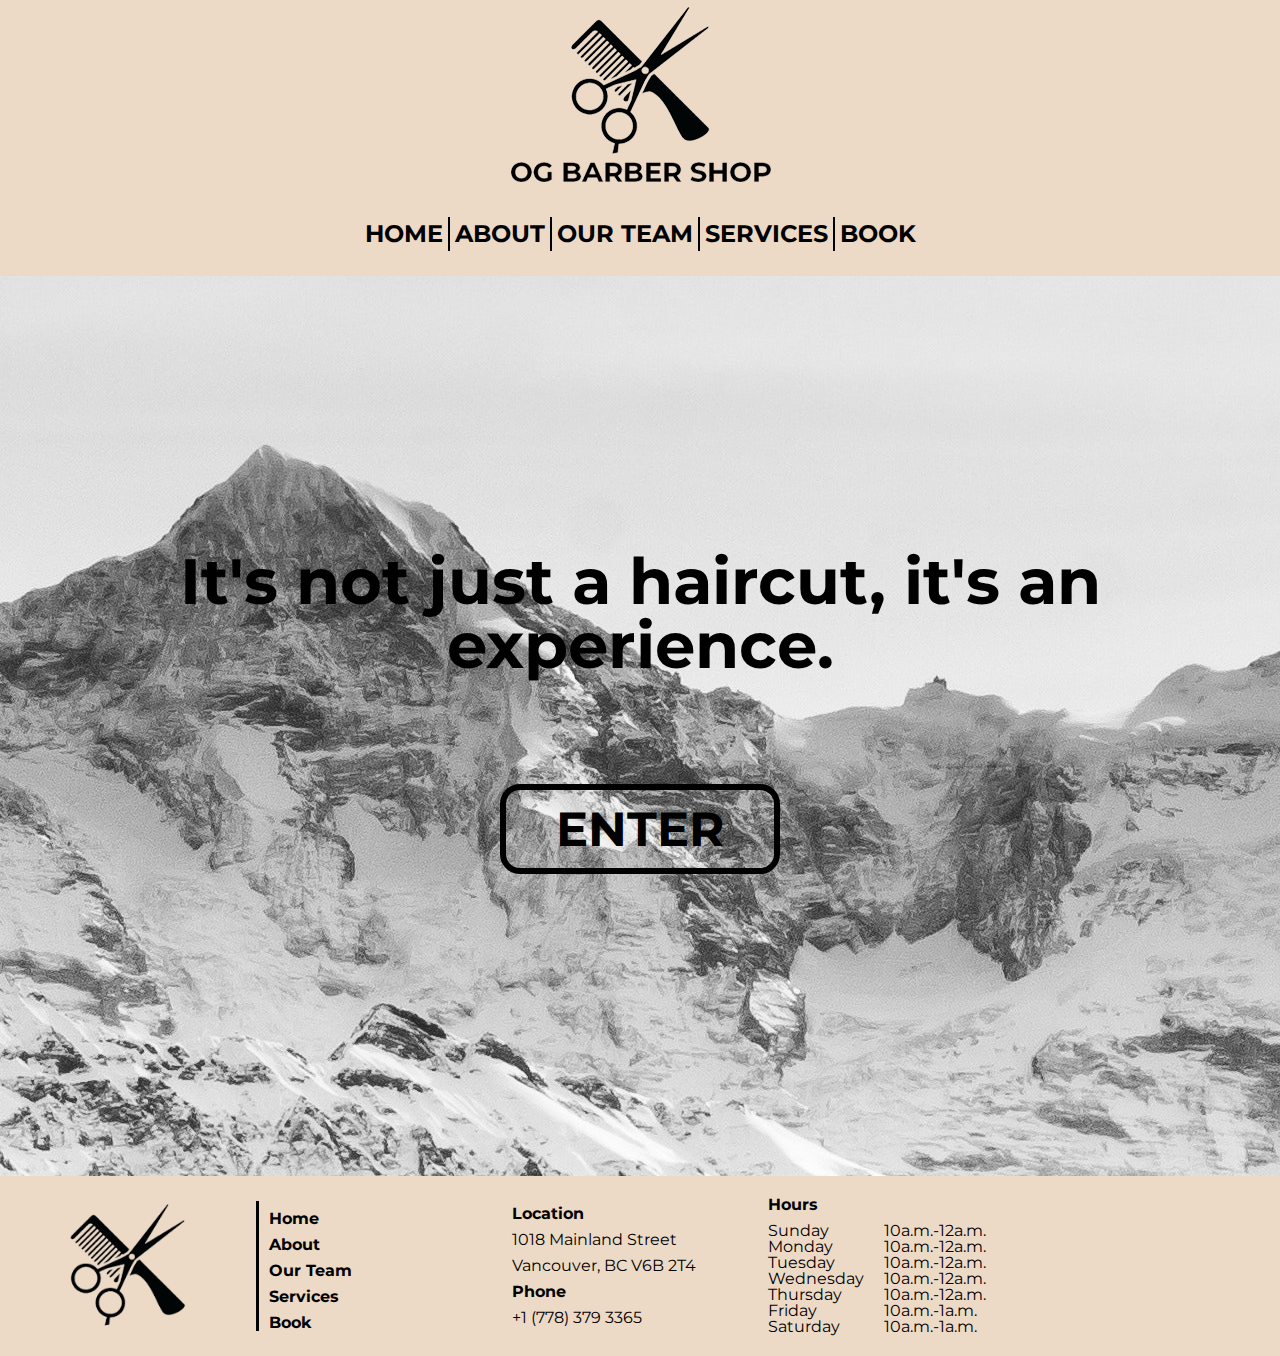
==== index.html @ 78bd5abe "Work in progress on three pages" ====
<!DOCTYPE HTML>
<html>

<head>
  <meta charset="utf-8">
  <title>OG Barber Shop</title>
  <link rel="stylesheet" href="styles/styles.css">
  <link href="https://fonts.googleapis.com/css?family=Montserrat" rel="stylesheet">
  <link rel="stylesheet" href="https://use.fontawesome.com/releases/v5.5.0/css/all.css" integrity="sha384-B4dIYHKNBt8Bc12p+WXckhzcICo0wtJAoU8YZTY5qE0Id1GSseTk6S+L3BlXeVIU" crossorigin="anonymous">

</head>

<body>
  <!-- Start of Header -->
  <header class = "header">
      <div class = "navbar">
        <img src="images/logo.png" alt="logo of OG Barbershop">
        <nav class = "navContainer">
          <ul class="navLinks">
            <li class = "navItem"><a href="index.html">Home</a></li>
            <li class = "navItem"><a href="about.html">About</a></li>
            <li class = "navItem"><a href="team.html">Our Team</a></li>
            <li class = "navItem"><a href="service.html">Services</a></li>
            <li class = "navItem"><a href="book.html">Book</a></li>
          </ul>
        </nav>
      </div>
    </header>

  <!-- Beginning of Main section -->
  <main class = "index-main">
    <!-- <img src="../images/background-1.jpg" alt=""> -->
    <div class = "landing-page">
      <h1 class = "slogan">It's not just a haircut, it's an experience.</h1>
      <div class = "enter-button">
        <a href="#">ENTER</a>
      </div>
    </div>
  </main>

  <!-- Footer -->
  <footer class="footer">
    <div class = "logo">
      <img src="images/footerlogo.png" alt="logo of OG Barbershop">
    </div>
    <div class = "nav">
      <ul class="footerNav">
        <li class="footerNavItem"><a href="index.html">Home</a></li>
        <li class="footerNavItem"><a href="about.html">About</a></li>
        <li class="footerNavItem"><a href="team.html">Our Team</a></li>
        <li class="footerNavItem"><a href="service.html">Services</a></li>
        <li class="footerNavItem"><a href="book.html">Book</a></li>
      </ul>
    </div>
    <div class = "contacts">
      <div class = "location">
        <h3>Location</h3>
        <h6>
          1018 Mainland Street
        </h6>
        <h6>
           Vancouver, BC V6B 2T4
        </h6>
      </div>
      <div class = "phone">
        <h3>Phone</h3>
        <h6>
          <a href="tel: +1-778-379-3365">+1 (778) 379 3365</a>
        </h6>
      </div>
    </div>
    <div class = "hours">
      <h3>Hours</h3>
      <table class = "hoursTable">
        <tr>
          <td>Sunday</td>
          <td>10a.m.-12a.m.</td>
        </tr>
        <tr>
          <td>Monday</td>
          <td>10a.m.-12a.m.</td>
        </tr>
        <tr>
          <td>Tuesday</td>
          <td>10a.m.-12a.m.</td>
        </tr>
        <tr>
          <td>Wednesday</td>
          <td>10a.m.-12a.m.</td>
        </tr>
        <tr>
          <td>Thursday</td>
          <td>10a.m.-12a.m.</td>
        </tr>
        <tr>
          <td>Friday</td>
          <td>10a.m.-1a.m.</td>
        </tr>
        <tr>
          <td>Saturday</td>
          <td>10a.m.-1a.m.</td>
        </tr>
      </table>
    </div>
    <div class = "socialMedia">
      <div class = "icons">
        <i class="fab fa-facebook-square"></i>
        <i class="fab fa-instagram"></i>
        <i class="fab fa-twitter-square"></i>
      </div>
    </div>
  </footer>
</body>

</html>
---- styles/styles.css ----
html,body,div,span,applet,object,iframe,h1,h2,h3,h4,h5,h6,p,blockquote,pre,a,abbr,acronym,address,big,cite,code,del,dfn,em,img,ins,kbd,q,s,samp,small,strike,strong,sub,sup,tt,var,b,u,i,center,dl,dt,dd,ol,ul,li,fieldset,form,label,legend,table,caption,tbody,tfoot,thead,tr,th,td,article,aside,canvas,details,embed,figure,figcaption,footer,header,hgroup,menu,nav,output,ruby,section,summary,time,mark,audio,video{margin:0;padding:0;border:0;font-size:100%;font:inherit;vertical-align:baseline}article,aside,details,figcaption,figure,footer,header,hgroup,menu,nav,section{display:block}body{line-height:1}ol,ul{list-style:none}blockquote,q{quotes:none}blockquote:before,blockquote:after,q:before,q:after{content:'';content:none}table{border-collapse:collapse;border-spacing:0}main{background-color:#fff;margin:0 auto;background-image:url("../images/background.jpg");height:100vh}body{background-color:#b3b3b3;font-family:'Montserrat', sans-serif}.index-main{max-width:100%;background-image:url("../images/background-1.jpg");background-position:center;background-repeat:no-repeat}.landing-page{position:absolute;top:61%;z-index:1;text-align:center;width:100%}.landing-page .slogan{font-size:4em;font-weight:bold}.landing-page .enter-button{margin:10%}.landing-page .enter-button a{font-size:3em;padding:10px 50px;font-weight:bolder;color:#000;text-decoration:none;border:6px #000 solid;border-radius:20px}.about-content{margin:0 auto;width:90%;background-color:rgba(255,255,255,0.8)}.about-content h1{padding:50px 0;text-align:center;font-size:2.5em;font-weight:600}.about-content img{display:block;width:90%;height:90%;object-fit:contain;border-radius:50px;margin:0 auto}.about-content .story{margin:0 auto;padding:50px 0;width:80%;font-size:2.5em;line-height:80px}.header{background-color:#ecd9c6;width:100%;display:flex}.navbar{position:relative;justify-content:space-between;display:block;margin:0 auto;text-align:center}.navbar .header-logo{text-align:center}.navbar ul{list-style:none}.navbar li{text-transform:uppercase}.navbar a{color:#000;display:block;text-decoration:none;padding:5px;font-size:1.5em;font-weight:bold;border-left:2px solid #000}.navbar a:hover,.navbar a:focus,.navbar a:active{color:white}.navbar li:first-child a{border-left:none}.navbar .navItem{float:left;display:inline;padding:25px 0}.footer{align-items:center}.footer{background-color:#ecd9c6;display:grid;width:100%;text-align:center;padding:20px 0;grid-template-columns:repeat(auto-fill, minmax(20%, 1fr))}.footer h3{font-weight:bold;padding-bottom:10px}.logo img{height:130px;width:130px}.footerNav{text-align:left;border-left:3px solid #000}.footerNav li{padding-top:10px}.footerNav a{text-decoration:none;color:#000;font-weight:bold;padding-left:10px}.contacts{text-align:left;padding-top:10px}.contacts h6{padding-bottom:10px}.contacts .phone a{text-decoration:none;color:#000}.hours{text-align:left}.hours td{text-align:left}.hours td:nth-child(2){padding-left:20px}.socialMedia .icons{position:relative;margin:0;top:50%;transform:translateY(-50%)}.socialMedia i{font-size:2.5em;padding:3px}
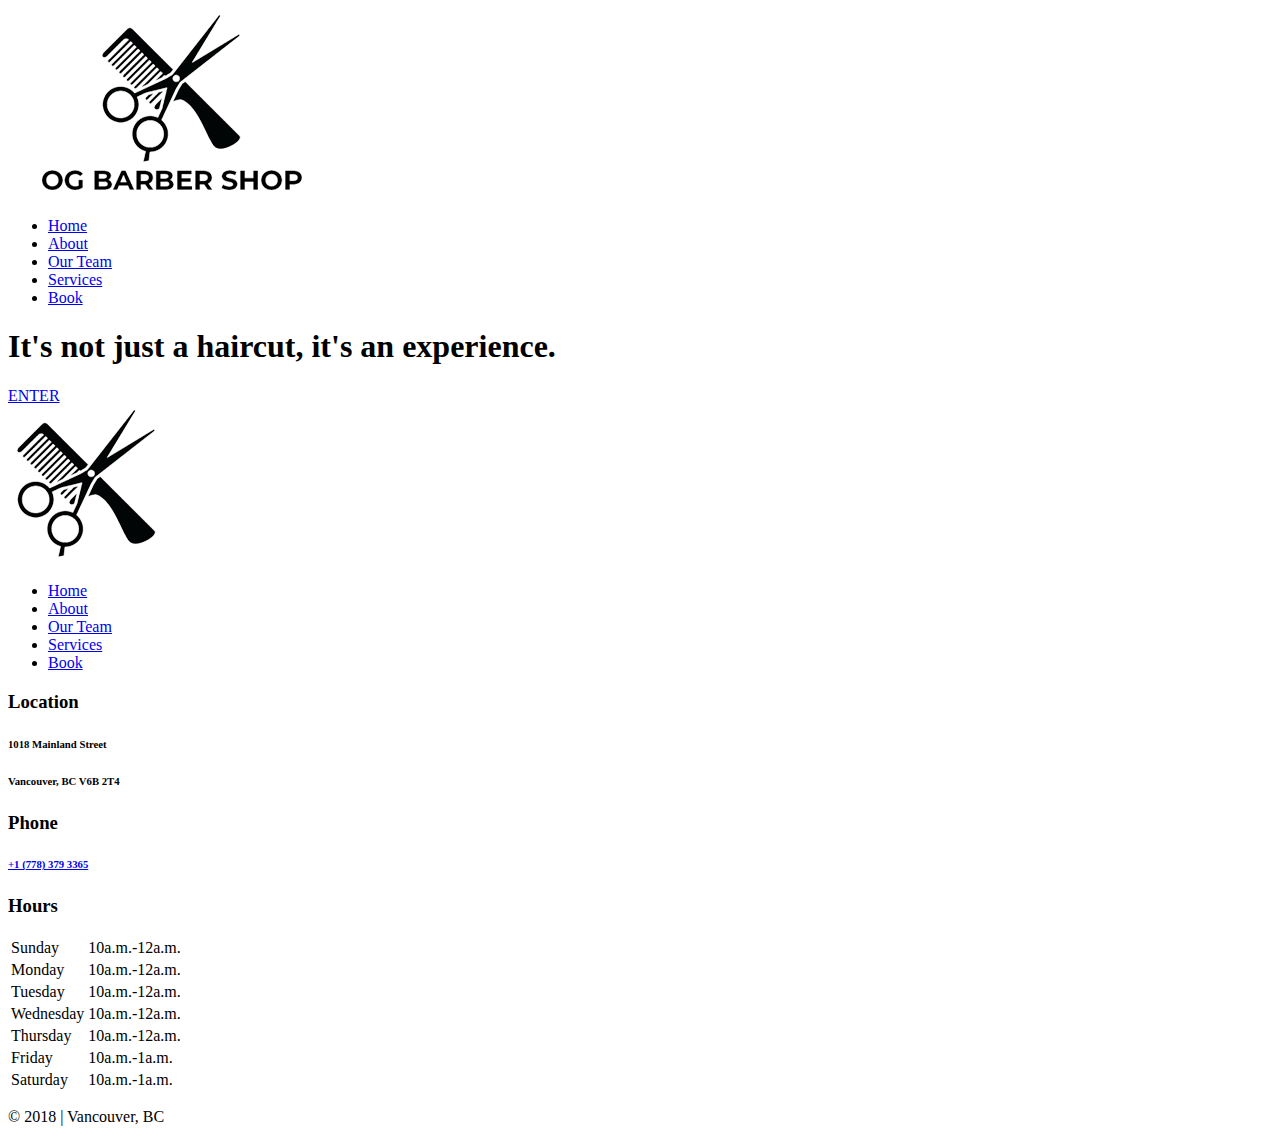
==== commit 46b6f958: "Final" ====
--- a/index.html
+++ b/index.html
@@ -29,11 +29,10 @@
 
   <!-- Beginning of Main section -->
   <main class = "index-main">
-    <!-- <img src="../images/background-1.jpg" alt=""> -->
     <div class = "landing-page">
       <h1 class = "slogan">It's not just a haircut, it's an experience.</h1>
       <div class = "enter-button">
-        <a href="#">ENTER</a>
+        <a href="about.html">ENTER</a>
       </div>
     </div>
   </main>
@@ -109,6 +108,9 @@
         <i class="fab fa-twitter-square"></i>
       </div>
     </div>
+    <div class="copyright">
+        <p>© 2018 | Vancouver, BC</p>
+    </div>
   </footer>
 </body>
 
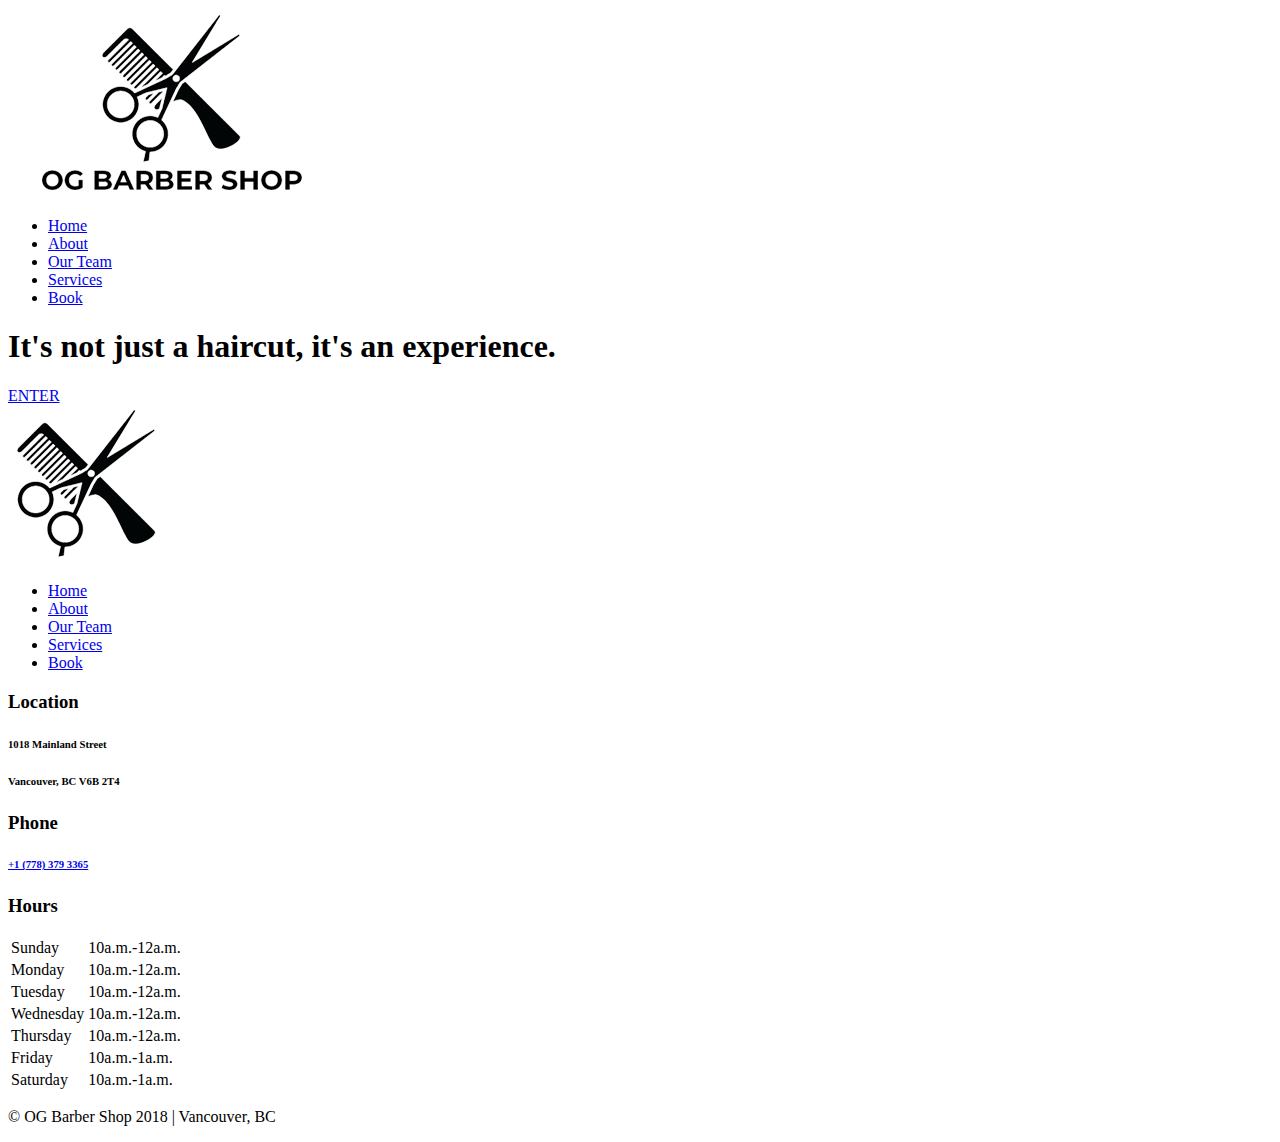
==== commit 207b6039: "SEO" ====
--- a/index.html
+++ b/index.html
@@ -1,117 +1,213 @@
-<!DOCTYPE HTML>
+<!DOCTYPE html>
 <html>
-
-<head>
-  <meta charset="utf-8">
-  <title>OG Barber Shop</title>
-  <link rel="stylesheet" href="styles/styles.css">
-  <link href="https://fonts.googleapis.com/css?family=Montserrat" rel="stylesheet">
-  <link rel="stylesheet" href="https://use.fontawesome.com/releases/v5.5.0/css/all.css" integrity="sha384-B4dIYHKNBt8Bc12p+WXckhzcICo0wtJAoU8YZTY5qE0Id1GSseTk6S+L3BlXeVIU" crossorigin="anonymous">
-
-</head>
-
-<body>
-  <!-- Start of Header -->
-  <header class = "header">
-      <div class = "navbar">
-        <img src="images/logo.png" alt="logo of OG Barbershop">
-        <nav class = "navContainer">
-          <ul class="navLinks">
-            <li class = "navItem"><a href="index.html">Home</a></li>
-            <li class = "navItem"><a href="about.html">About</a></li>
-            <li class = "navItem"><a href="team.html">Our Team</a></li>
-            <li class = "navItem"><a href="service.html">Services</a></li>
-            <li class = "navItem"><a href="book.html">Book</a></li>
-          </ul>
-        </nav>
-      </div>
-    </header>
-
-  <!-- Beginning of Main section -->
-  <main class = "index-main">
-    <div class = "landing-page">
-      <h1 class = "slogan">It's not just a haircut, it's an experience.</h1>
-      <div class = "enter-button">
-        <a href="about.html">ENTER</a>
-      </div>
-    </div>
-  </main>
-
-  <!-- Footer -->
-  <footer class="footer">
-    <div class = "logo">
-      <img src="images/footerlogo.png" alt="logo of OG Barbershop">
-    </div>
-    <div class = "nav">
-      <ul class="footerNav">
-        <li class="footerNavItem"><a href="index.html">Home</a></li>
-        <li class="footerNavItem"><a href="about.html">About</a></li>
-        <li class="footerNavItem"><a href="team.html">Our Team</a></li>
-        <li class="footerNavItem"><a href="service.html">Services</a></li>
-        <li class="footerNavItem"><a href="book.html">Book</a></li>
-      </ul>
-    </div>
-    <div class = "contacts">
-      <div class = "location">
-        <h3>Location</h3>
-        <h6>
-          1018 Mainland Street
-        </h6>
-        <h6>
-           Vancouver, BC V6B 2T4
-        </h6>
-      </div>
-      <div class = "phone">
-        <h3>Phone</h3>
-        <h6>
-          <a href="tel: +1-778-379-3365">+1 (778) 379 3365</a>
-        </h6>
-      </div>
-    </div>
-    <div class = "hours">
-      <h3>Hours</h3>
-      <table class = "hoursTable">
-        <tr>
-          <td>Sunday</td>
-          <td>10a.m.-12a.m.</td>
-        </tr>
-        <tr>
-          <td>Monday</td>
-          <td>10a.m.-12a.m.</td>
-        </tr>
-        <tr>
-          <td>Tuesday</td>
-          <td>10a.m.-12a.m.</td>
-        </tr>
-        <tr>
-          <td>Wednesday</td>
-          <td>10a.m.-12a.m.</td>
-        </tr>
-        <tr>
-          <td>Thursday</td>
-          <td>10a.m.-12a.m.</td>
-        </tr>
-        <tr>
-          <td>Friday</td>
-          <td>10a.m.-1a.m.</td>
-        </tr>
-        <tr>
-          <td>Saturday</td>
-          <td>10a.m.-1a.m.</td>
-        </tr>
-      </table>
-    </div>
-    <div class = "socialMedia">
-      <div class = "icons">
-        <i class="fab fa-facebook-square"></i>
-        <i class="fab fa-instagram"></i>
-        <i class="fab fa-twitter-square"></i>
-      </div>
-    </div>
-    <div class="copyright">
-        <p>© 2018 | Vancouver, BC</p>
-    </div>
-  </footer>
-</body>
-
+	<head>
+		<meta charset="utf-8" />
+		<title>OG Barber shop Vancouver, BC</title>
+		<meta
+			name="description"
+			content="Finest men's haircuts, close shaves, and clean grooming near Vancouver. Book your Appointment Online Now at OG Barber shop. We provide quality services."
+		/>
+		<link rel="stylesheet" href="styles/styles.css" />
+		<link
+			href="https://fonts.googleapis.com/css?family=Montserrat"
+			rel="stylesheet"
+		/>
+		<link
+			rel="stylesheet"
+			href="https://use.fontawesome.com/releases/v5.5.0/css/all.css"
+			integrity="sha384-B4dIYHKNBt8Bc12p+WXckhzcICo0wtJAoU8YZTY5qE0Id1GSseTk6S+L3BlXeVIU"
+			crossorigin="anonymous"
+		/>
+		<link
+			rel="apple-touch-icon"
+			sizes="57x57"
+			href="favicon/apple-icon-57x57.png"
+		/>
+		<link
+			rel="apple-touch-icon"
+			sizes="60x60"
+			href="favicon/apple-icon-60x60.png"
+		/>
+		<link
+			rel="apple-touch-icon"
+			sizes="72x72"
+			href="favicon/apple-icon-72x72.png"
+		/>
+		<link
+			rel="apple-touch-icon"
+			sizes="76x76"
+			href="/apple-icon-76x76.png"
+		/>
+		<link
+			rel="apple-touch-icon"
+			sizes="114x114"
+			href="favicon/apple-icon-114x114.png"
+		/>
+		<link
+			rel="apple-touch-icon"
+			sizes="120x120"
+			href="favicon/apple-icon-120x120.png"
+		/>
+		<link
+			rel="apple-touch-icon"
+			sizes="144x144"
+			href="favicon/apple-icon-144x144.png"
+		/>
+		<link
+			rel="apple-touch-icon"
+			sizes="152x152"
+			href="favicon/apple-icon-152x152.png"
+		/>
+		<link
+			rel="apple-touch-icon"
+			sizes="180x180"
+			href="favicon/apple-icon-180x180.png"
+		/>
+		<link
+			rel="icon"
+			type="image/png"
+			sizes="192x192"
+			href="favicon/android-icon-192x192.png"
+		/>
+		<link
+			rel="icon"
+			type="image/png"
+			sizes="32x32"
+			href="favicon/favicon-32x32.png"
+		/>
+		<link
+			rel="icon"
+			type="image/png"
+			sizes="96x96"
+			href="favicon/favicon-96x96.png"
+		/>
+		<link
+			rel="icon"
+			type="image/png"
+			sizes="16x16"
+			href="favicon/favicon-16x16.png"
+		/>
+		<link rel="manifest" href="/manifest.json" />
+		<meta name="msapplication-TileColor" content="#ffffff" />
+		<meta name="msapplication-TileImage" content="/ms-icon-144x144.png" />
+		<meta name="theme-color" content="#ffffff" />
+	</head>
+
+	<body>
+		<!-- Start of Header -->
+		<header class="header">
+			<div class="navbar">
+				<a class="logolink" href="#0">
+					<img src="images/logo.png" alt="logo of OG Barbershop" />
+				</a>
+
+				<nav class="navContainer">
+					<ul class="navLinks">
+						<li class="navItem"><a href="index.html">Home</a></li>
+						<li class="navItem"><a href="about.html">About</a></li>
+						<li class="navItem">
+							<a href="team.html">Our Team</a>
+						</li>
+						<li class="navItem">
+							<a href="service.html">Services</a>
+						</li>
+						<li class="navItem"><a href="book.html">Book</a></li>
+					</ul>
+				</nav>
+			</div>
+		</header>
+
+		<!-- Beginning of Main section -->
+		<main class="index-main">
+			<div class="landing-page">
+				<h1 class="slogan">
+					It's not just a haircut, it's an experience.
+				</h1>
+				<div class="enter-button"><a href="about.html">ENTER</a></div>
+			</div>
+		</main>
+
+		<!-- Footer -->
+		<footer class="footer">
+			<div class="logo">
+				<a href="index.html"
+					><img
+						src="images/footerlogo.png"
+						alt="logo of OG Barbershop"
+					/>
+				</a>
+			</div>
+			<div class="nav">
+				<ul class="footerNav">
+					<li class="footerNavItem"><a href="index.html">Home</a></li>
+					<li class="footerNavItem">
+						<a href="about.html">About</a>
+					</li>
+					<li class="footerNavItem">
+						<a href="team.html">Our Team</a>
+					</li>
+					<li class="footerNavItem">
+						<a href="service.html">Services</a>
+					</li>
+					<li class="footerNavItem"><a href="book.html">Book</a></li>
+				</ul>
+			</div>
+			<div class="contacts">
+				<div class="location">
+					<h3>Location</h3>
+					<h6>1018 Mainland Street</h6>
+					<h6>Vancouver, BC V6B 2T4</h6>
+				</div>
+				<div class="phone">
+					<h3>Phone</h3>
+					<h6>
+						<a href="tel: +1-778-379-3365">+1 (778) 379 3365</a>
+					</h6>
+				</div>
+			</div>
+			<div class="hours">
+				<h3>Hours</h3>
+				<table class="hoursTable">
+					<tr>
+						<td>Sunday</td>
+						<td>10a.m.-12a.m.</td>
+					</tr>
+					<tr>
+						<td>Monday</td>
+						<td>10a.m.-12a.m.</td>
+					</tr>
+					<tr>
+						<td>Tuesday</td>
+						<td>10a.m.-12a.m.</td>
+					</tr>
+					<tr>
+						<td>Wednesday</td>
+						<td>10a.m.-12a.m.</td>
+					</tr>
+					<tr>
+						<td>Thursday</td>
+						<td>10a.m.-12a.m.</td>
+					</tr>
+					<tr>
+						<td>Friday</td>
+						<td>10a.m.-1a.m.</td>
+					</tr>
+					<tr>
+						<td>Saturday</td>
+						<td>10a.m.-1a.m.</td>
+					</tr>
+				</table>
+			</div>
+			<div class="socialMedia">
+				<div class="icons">
+					<i class="fab fa-facebook-square"></i>
+					<i class="fab fa-instagram"></i>
+					<i class="fab fa-twitter-square"></i>
+				</div>
+			</div>
+			<div class="copyright">
+				<p>© OG Barber Shop 2018 | Vancouver, BC</p>
+			</div>
+		</footer>
+	</body>
 </html>
